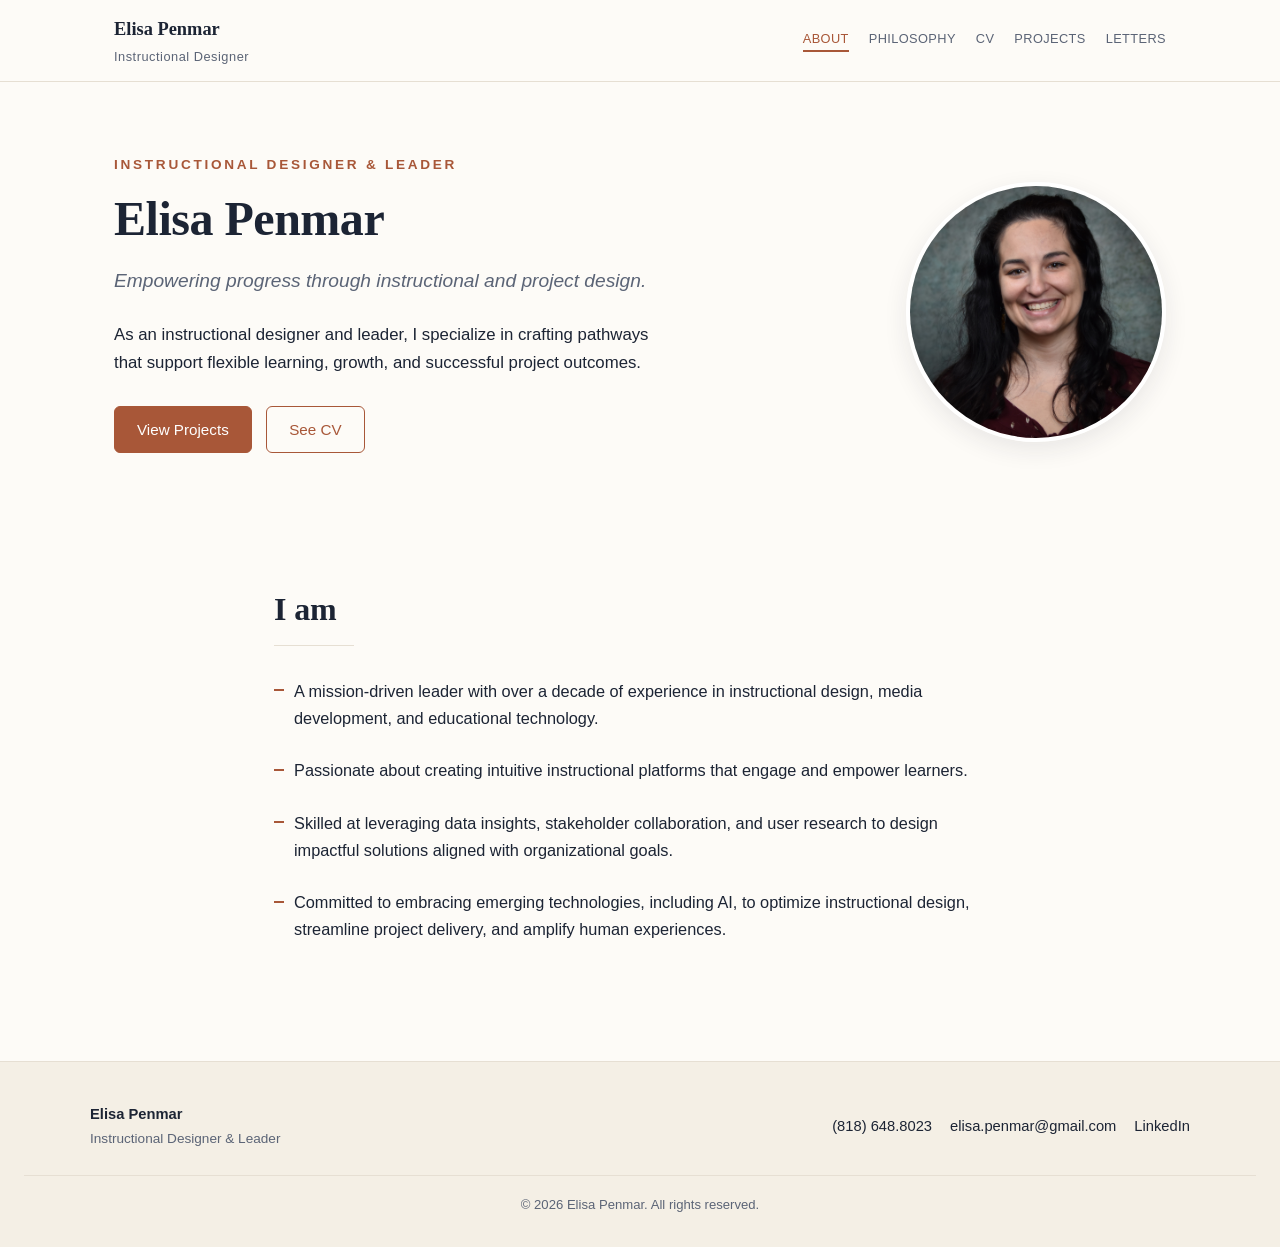
==== index.html @ d655c2b4 "Initial portfolio site Plain HTML/CSS recreation of the former Wix site at elisapenmar.com. Includes" ====
<!DOCTYPE html>
<html lang="en">
<head>
  <meta charset="UTF-8" />
  <meta name="viewport" content="width=device-width, initial-scale=1.0" />
  <title>Elisa Penmar | Instructional Designer &amp; Leader</title>
  <meta name="description" content="Professional portfolio of Elisa Penmar — instructional designer, project manager, and educational leader with 10+ years of experience." />
  <link rel="stylesheet" href="css/style.css" />
</head>
<body>
  <header class="site-header">
    <div class="nav-inner">
      <a href="index.html" class="brand">
        Elisa Penmar
        <small>Instructional Designer</small>
      </a>
      <button class="nav-toggle" aria-label="Toggle menu" onclick="document.getElementById('nav-links').classList.toggle('open')">☰</button>
      <ul id="nav-links" class="nav-links">
        <li><a href="index.html" class="active">About</a></li>
        <li><a href="philosophy.html">Philosophy</a></li>
        <li><a href="cv.html">CV</a></li>
        <li><a href="projects.html">Projects</a></li>
        <li><a href="letters-of-rec.html">Letters</a></li>
      </ul>
    </div>
  </header>

  <main>
    <section class="hero">
      <div class="hero-text">
        <p class="eyebrow">Instructional Designer &amp; Leader</p>
        <h1>Elisa Penmar</h1>
        <p class="tagline">Empowering progress through instructional and project design.</p>
        <p class="lead">As an instructional designer and leader, I specialize in crafting pathways that support flexible learning, growth, and successful project outcomes.</p>
        <p style="margin-top:28px;">
          <a href="projects.html" class="btn btn-primary">View Projects</a>
          <a href="cv.html" class="btn" style="margin-left:10px;">See CV</a>
        </p>
      </div>
      <img src="images/headshot.jpg" alt="Portrait of Elisa Penmar" class="headshot" />
    </section>

    <section class="container-narrow">
      <h2 class="section-title">I am</h2>
      <div class="divider"></div>
      <ul class="about-list">
        <li>A mission-driven leader with over a decade of experience in instructional design, media development, and educational technology.</li>
        <li>Passionate about creating intuitive instructional platforms that engage and empower learners.</li>
        <li>Skilled at leveraging data insights, stakeholder collaboration, and user research to design impactful solutions aligned with organizational goals.</li>
        <li>Committed to embracing emerging technologies, including AI, to optimize instructional design, streamline project delivery, and amplify human experiences.</li>
      </ul>
    </section>
  </main>

  <footer class="site-footer">
    <div class="footer-inner">
      <div>
        <strong style="color:var(--text);">Elisa Penmar</strong><br />
        <span style="font-size:0.85rem;">Instructional Designer &amp; Leader</span>
      </div>
      <div class="footer-contact">
        <a href="tel:+18186488023">(818) 648.8023</a>
        <a href="mailto:elisa.penmar@gmail.com">elisa.penmar@gmail.com</a>
        <a href="http://www.linkedin.com/in/elisa-penmar-88455719" target="_blank" rel="noopener">LinkedIn</a>
      </div>
    </div>
    <div class="copyright">© <span id="year"></span> Elisa Penmar. All rights reserved.</div>
  </footer>

  <script>
    document.getElementById('year').textContent = new Date().getFullYear();
  </script>
</body>
</html>
---- css/style.css ----
/* Elisa Penmar portfolio - shared styles */

:root {
  --bg: #fdfbf7;
  --surface: #ffffff;
  --text: #1c2434;
  --muted: #5b6476;
  --accent: #a85738;
  --accent-hover: #8a4226;
  --border: #e6dfd3;
  --shadow: 0 2px 8px rgba(28, 36, 52, 0.06);
  --shadow-lg: 0 8px 24px rgba(28, 36, 52, 0.09);
  --max-width: 1100px;
  --radius: 6px;
}

* { box-sizing: border-box; }

html { scroll-behavior: smooth; }

body {
  margin: 0;
  font-family: "Inter", -apple-system, BlinkMacSystemFont, "Segoe UI", Roboto, Helvetica, Arial, sans-serif;
  font-size: 16px;
  line-height: 1.65;
  color: var(--text);
  background: var(--bg);
  -webkit-font-smoothing: antialiased;
}

h1, h2, h3, h4 {
  font-family: "Georgia", "Source Serif Pro", serif;
  font-weight: 600;
  line-height: 1.25;
  color: var(--text);
  margin: 0 0 0.6em;
}

h1 { font-size: 2.4rem; letter-spacing: -0.01em; }
h2 { font-size: 1.75rem; letter-spacing: -0.005em; }
h3 { font-size: 1.25rem; }
h4 { font-size: 1.05rem; }

p { margin: 0 0 1em; }
ul, ol { margin: 0 0 1em; padding-left: 1.3em; }
li { margin-bottom: 0.35em; }

a {
  color: var(--accent);
  text-decoration: none;
  border-bottom: 1px solid transparent;
  transition: border-color 0.15s ease, color 0.15s ease;
}
a:hover { color: var(--accent-hover); border-bottom-color: currentColor; }

img { max-width: 100%; height: auto; display: block; }

/* ---------- Header / Nav ---------- */
.site-header {
  position: sticky;
  top: 0;
  background: rgba(253, 251, 247, 0.95);
  backdrop-filter: blur(6px);
  border-bottom: 1px solid var(--border);
  z-index: 50;
}
.nav-inner {
  max-width: var(--max-width);
  margin: 0 auto;
  padding: 14px 24px;
  display: flex;
  align-items: center;
  justify-content: space-between;
  gap: 24px;
}
.brand {
  font-family: "Georgia", serif;
  font-weight: 600;
  font-size: 1.15rem;
  color: var(--text);
  border-bottom: none;
}
.brand small {
  font-family: "Inter", sans-serif;
  font-weight: 400;
  color: var(--muted);
  font-size: 0.8rem;
  display: block;
  letter-spacing: 0.04em;
  margin-top: 2px;
}
.nav-links {
  display: flex;
  flex-wrap: wrap;
  gap: 4px 20px;
  list-style: none;
  padding: 0;
  margin: 0;
  font-size: 0.92rem;
}
.nav-links a {
  color: var(--muted);
  border-bottom: 2px solid transparent;
  padding: 4px 0;
  letter-spacing: 0.03em;
  text-transform: uppercase;
  font-size: 0.8rem;
  font-weight: 500;
}
.nav-links a:hover,
.nav-links a.active {
  color: var(--accent);
  border-bottom-color: var(--accent);
}
.nav-toggle {
  display: none;
  background: none;
  border: 1px solid var(--border);
  border-radius: 4px;
  padding: 6px 10px;
  font-size: 1rem;
  cursor: pointer;
  color: var(--text);
}

/* ---------- Main / Sections ---------- */
main { min-height: 70vh; }
.container {
  max-width: var(--max-width);
  margin: 0 auto;
  padding: 48px 24px;
}
.container-narrow {
  max-width: 780px;
  margin: 0 auto;
  padding: 48px 24px;
}
section { margin-bottom: 56px; }

/* ---------- Hero ---------- */
.hero {
  display: grid;
  grid-template-columns: 1fr 260px;
  gap: 48px;
  align-items: center;
  padding: 72px 24px;
  max-width: var(--max-width);
  margin: 0 auto;
}
.hero-text .eyebrow {
  font-size: 0.85rem;
  letter-spacing: 0.2em;
  text-transform: uppercase;
  color: var(--accent);
  font-weight: 600;
  margin: 0 0 12px;
}
.hero-text h1 {
  font-size: 3rem;
  margin-bottom: 16px;
}
.hero-text .tagline {
  font-size: 1.2rem;
  color: var(--muted);
  font-style: italic;
  margin-bottom: 24px;
}
.hero-text .lead {
  font-size: 1.05rem;
  line-height: 1.7;
  color: var(--text);
  max-width: 560px;
}
.headshot {
  width: 100%;
  aspect-ratio: 1;
  border-radius: 50%;
  object-fit: cover;
  box-shadow: var(--shadow-lg);
  border: 4px solid var(--surface);
}

/* ---------- Page header (non-hero pages) ---------- */
.page-header {
  padding: 60px 24px 20px;
  max-width: var(--max-width);
  margin: 0 auto;
  text-align: center;
}
.page-header h1 {
  margin-bottom: 10px;
}
.page-header p {
  color: var(--muted);
  font-size: 1.05rem;
  max-width: 640px;
  margin: 0 auto;
}

/* ---------- About list ---------- */
.about-list {
  list-style: none;
  padding: 0;
  margin: 0;
  display: grid;
  gap: 20px;
  max-width: 720px;
}
.about-list li {
  padding-left: 20px;
  position: relative;
  font-size: 1.02rem;
  color: var(--text);
}
.about-list li::before {
  content: "";
  position: absolute;
  left: 0;
  top: 0.7em;
  width: 10px;
  height: 2px;
  background: var(--accent);
}

/* ---------- Section heading ---------- */
.section-title {
  font-size: 2rem;
  margin-bottom: 8px;
}
.section-sub {
  color: var(--muted);
  font-size: 1rem;
  margin-bottom: 40px;
}
.divider {
  height: 1px;
  background: var(--border);
  max-width: 80px;
  margin: 16px 0 32px;
}
.container-narrow .divider { margin-left: 0; }

/* ---------- Buttons ---------- */
.btn {
  display: inline-block;
  padding: 10px 22px;
  border: 1px solid var(--accent);
  border-radius: var(--radius);
  color: var(--accent);
  font-weight: 500;
  font-size: 0.95rem;
  transition: all 0.15s ease;
}
.btn:hover {
  background: var(--accent);
  color: var(--surface);
  border-bottom-color: var(--accent);
}
.btn-primary {
  background: var(--accent);
  color: var(--surface);
}
.btn-primary:hover {
  background: var(--accent-hover);
  border-color: var(--accent-hover);
  color: var(--surface);
}

/* ---------- Project grid ---------- */
.project-grid {
  display: grid;
  grid-template-columns: repeat(auto-fill, minmax(280px, 1fr));
  gap: 28px;
  margin-top: 24px;
}
.project-card {
  background: var(--surface);
  border-radius: var(--radius);
  overflow: hidden;
  box-shadow: var(--shadow);
  transition: transform 0.18s ease, box-shadow 0.18s ease;
  color: var(--text);
  border-bottom: none;
  display: flex;
  flex-direction: column;
}
.project-card:hover {
  transform: translateY(-3px);
  box-shadow: var(--shadow-lg);
  color: var(--text);
  border-bottom: none;
}
.project-card img {
  width: 100%;
  aspect-ratio: 16/10;
  object-fit: cover;
  background: var(--border);
}
.project-card .card-body {
  padding: 18px 20px 22px;
}
.project-card h3 {
  margin: 0 0 6px;
  font-size: 1.15rem;
  color: var(--text);
}
.project-card .role {
  font-size: 0.82rem;
  text-transform: uppercase;
  letter-spacing: 0.08em;
  color: var(--accent);
  font-weight: 600;
  margin: 0 0 10px;
}
.project-card p {
  font-size: 0.95rem;
  color: var(--muted);
  margin: 0;
}

/* ---------- Image blocks in project pages ---------- */
.image-block {
  margin: 32px 0;
}
.image-block img {
  border-radius: var(--radius);
  box-shadow: var(--shadow);
  margin: 0 auto;
}
.image-caption {
  font-size: 0.88rem;
  color: var(--muted);
  text-align: center;
  margin-top: 10px;
  font-style: italic;
}

.image-gallery {
  display: grid;
  grid-template-columns: repeat(auto-fill, minmax(260px, 1fr));
  gap: 16px;
  margin: 24px 0;
}
.image-gallery img {
  border-radius: var(--radius);
  box-shadow: var(--shadow);
  aspect-ratio: 4/3;
  object-fit: cover;
  cursor: zoom-in;
  transition: transform 0.15s ease;
}
.image-gallery img:hover { transform: scale(1.02); }

.image-row {
  display: grid;
  grid-template-columns: repeat(auto-fit, minmax(300px, 1fr));
  gap: 20px;
  margin: 24px 0;
}
.image-row img {
  border-radius: var(--radius);
  box-shadow: var(--shadow);
}

/* Two-column image+text layout */
.split {
  display: grid;
  grid-template-columns: 1fr 1fr;
  gap: 40px;
  align-items: center;
  margin: 40px 0;
}
.split img {
  border-radius: var(--radius);
  box-shadow: var(--shadow);
}

/* Sub-section within a project page */
.subsection {
  background: var(--surface);
  border-radius: var(--radius);
  padding: 32px;
  margin: 32px 0;
  box-shadow: var(--shadow);
}
.subsection h3 {
  margin-top: 0;
  color: var(--accent);
}
.subsection h4 {
  margin-top: 18px;
  margin-bottom: 6px;
  text-transform: uppercase;
  letter-spacing: 0.08em;
  font-size: 0.82rem;
  color: var(--muted);
  font-family: "Inter", sans-serif;
}

/* ---------- CV / Resume ---------- */
.cv-section {
  margin-bottom: 36px;
}
.cv-section h2 {
  font-size: 1.4rem;
  border-bottom: 2px solid var(--accent);
  padding-bottom: 6px;
  display: inline-block;
  margin-bottom: 18px;
}
.cv-entry {
  margin-bottom: 22px;
}
.cv-entry .role {
  font-weight: 600;
  color: var(--text);
  font-size: 1rem;
}
.cv-entry .employer {
  color: var(--accent);
  font-size: 0.95rem;
}
.cv-entry .dates {
  color: var(--muted);
  font-size: 0.88rem;
  font-style: italic;
  margin-left: 8px;
}
.cv-chip-list {
  list-style: none;
  padding: 0;
  display: flex;
  flex-wrap: wrap;
  gap: 8px;
}
.cv-chip-list li {
  background: var(--surface);
  border: 1px solid var(--border);
  border-radius: 999px;
  padding: 5px 14px;
  font-size: 0.88rem;
  color: var(--text);
  margin: 0;
}

/* ---------- Philosophy quote style ---------- */
blockquote {
  border-left: 3px solid var(--accent);
  margin: 20px 0;
  padding: 4px 0 4px 20px;
  font-style: italic;
  color: var(--text);
  font-size: 1.1rem;
  line-height: 1.6;
}

/* ---------- Footer ---------- */
.site-footer {
  background: #f4efe5;
  border-top: 1px solid var(--border);
  padding: 40px 24px 32px;
  margin-top: 64px;
  color: var(--muted);
}
.footer-inner {
  max-width: var(--max-width);
  margin: 0 auto;
  display: flex;
  flex-wrap: wrap;
  justify-content: space-between;
  gap: 20px;
  align-items: center;
  font-size: 0.92rem;
}
.footer-contact { display: flex; flex-wrap: wrap; gap: 18px; align-items: center; }
.footer-contact a { color: var(--text); }
.site-footer .copyright {
  width: 100%;
  text-align: center;
  margin-top: 24px;
  padding-top: 18px;
  border-top: 1px solid var(--border);
  font-size: 0.82rem;
  color: var(--muted);
}

/* ---------- Responsive ---------- */
@media (max-width: 820px) {
  .hero {
    grid-template-columns: 1fr;
    text-align: center;
    gap: 28px;
    padding: 48px 24px;
  }
  .headshot { max-width: 200px; margin: 0 auto; }
  .hero-text .lead { margin-left: auto; margin-right: auto; }
  .about-list { margin: 0 auto; }
  .hero-text h1 { font-size: 2.2rem; }
  .nav-toggle { display: block; }
  .nav-links {
    display: none;
    position: absolute;
    top: 100%;
    left: 0;
    right: 0;
    background: var(--bg);
    border-bottom: 1px solid var(--border);
    flex-direction: column;
    padding: 16px 24px;
    gap: 12px;
  }
  .nav-links.open { display: flex; }
  h1 { font-size: 1.9rem; }
  h2 { font-size: 1.5rem; }
  .split { grid-template-columns: 1fr; }
  .subsection { padding: 22px; }
}
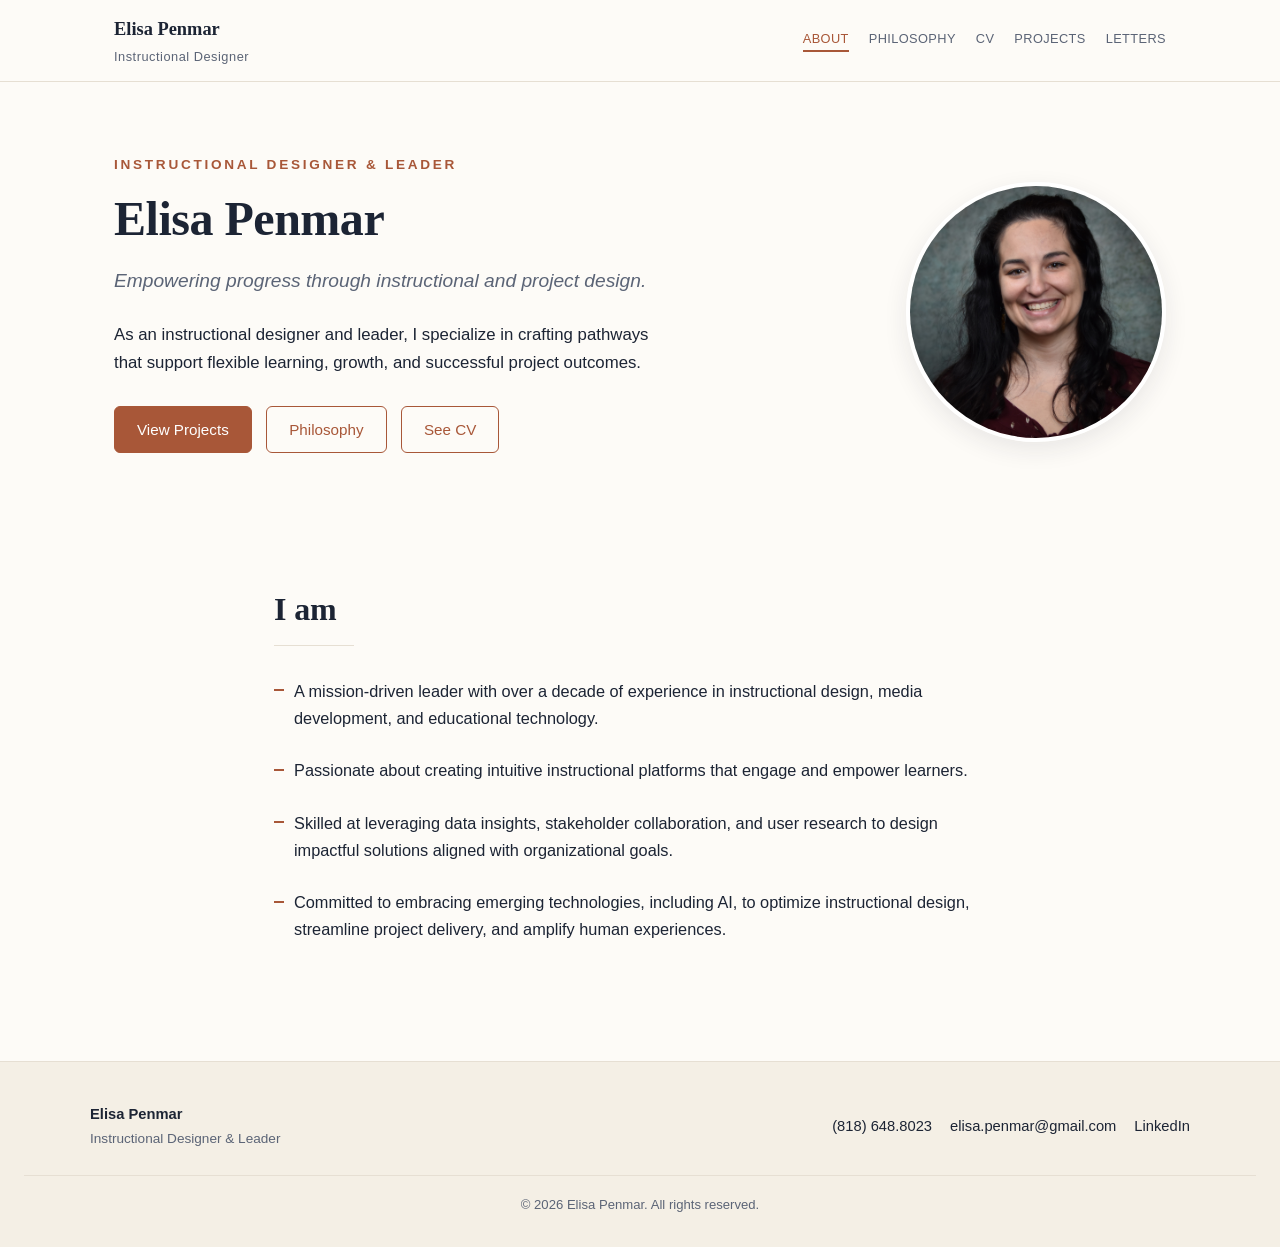
==== commit 64d5f84b: "Add Philosophy button to homepage hero CTAs" ====
--- a/index.html
+++ b/index.html
@@ -34,6 +34,7 @@
         <p class="lead">As an instructional designer and leader, I specialize in crafting pathways that support flexible learning, growth, and successful project outcomes.</p>
         <p style="margin-top:28px;">
           <a href="projects.html" class="btn btn-primary">View Projects</a>
+          <a href="philosophy.html" class="btn" style="margin-left:10px;">Philosophy</a>
           <a href="cv.html" class="btn" style="margin-left:10px;">See CV</a>
         </p>
       </div>
--- a/css/style.css
+++ b/css/style.css
@@ -452,6 +452,105 @@
   color: var(--text);
   font-size: 1.1rem;
   line-height: 1.6;
+}
+
+/* ---------- Carousel ---------- */
+.carousel {
+  position: relative;
+  max-width: 760px;
+  margin: 0 auto;
+  padding: 0 48px;
+}
+.carousel-viewport {
+  overflow: hidden;
+  border-radius: var(--radius);
+  background: var(--surface);
+  box-shadow: var(--shadow-lg);
+}
+.carousel-track {
+  display: flex;
+  transition: transform 0.45s cubic-bezier(0.22, 0.61, 0.36, 1);
+  will-change: transform;
+}
+.carousel-slide {
+  flex: 0 0 100%;
+  margin: 0;
+  padding: 32px 24px 24px;
+  display: flex;
+  flex-direction: column;
+  align-items: center;
+  gap: 14px;
+}
+.carousel-slide img {
+  max-height: 640px;
+  width: auto;
+  max-width: 100%;
+  border: 1px solid var(--border);
+  box-shadow: 0 4px 14px rgba(28, 36, 52, 0.12);
+  transition: transform 0.15s ease;
+}
+.carousel-slide a { border-bottom: none; display: block; }
+.carousel-slide a:hover img { transform: scale(1.01); }
+.carousel-slide figcaption {
+  font-size: 0.95rem;
+  color: var(--muted);
+  font-style: italic;
+  text-align: center;
+}
+.carousel-btn {
+  position: absolute;
+  top: 50%;
+  transform: translateY(-50%);
+  background: var(--surface);
+  border: 1px solid var(--border);
+  color: var(--text);
+  font-size: 1.8rem;
+  line-height: 1;
+  width: 40px;
+  height: 40px;
+  border-radius: 50%;
+  cursor: pointer;
+  box-shadow: var(--shadow);
+  transition: all 0.15s ease;
+  display: flex;
+  align-items: center;
+  justify-content: center;
+  padding: 0 0 4px;
+}
+.carousel-btn:hover {
+  background: var(--accent);
+  color: var(--surface);
+  border-color: var(--accent);
+}
+.carousel-prev { left: 0; }
+.carousel-next { right: 0; }
+.carousel-dots {
+  display: flex;
+  justify-content: center;
+  gap: 8px;
+  margin-top: 18px;
+}
+.carousel-dot {
+  width: 10px;
+  height: 10px;
+  border-radius: 50%;
+  border: 1px solid var(--border);
+  background: transparent;
+  cursor: pointer;
+  padding: 0;
+  transition: all 0.15s ease;
+}
+.carousel-dot:hover { border-color: var(--accent); }
+.carousel-dot.active {
+  background: var(--accent);
+  border-color: var(--accent);
+  transform: scale(1.2);
+}
+@media (max-width: 640px) {
+  .carousel { padding: 0 36px; }
+  .carousel-btn { width: 32px; height: 32px; font-size: 1.4rem; }
+  .carousel-slide { padding: 20px 12px 16px; }
+  .carousel-slide img { max-height: 520px; }
 }
 
 /* ---------- Footer ---------- */
